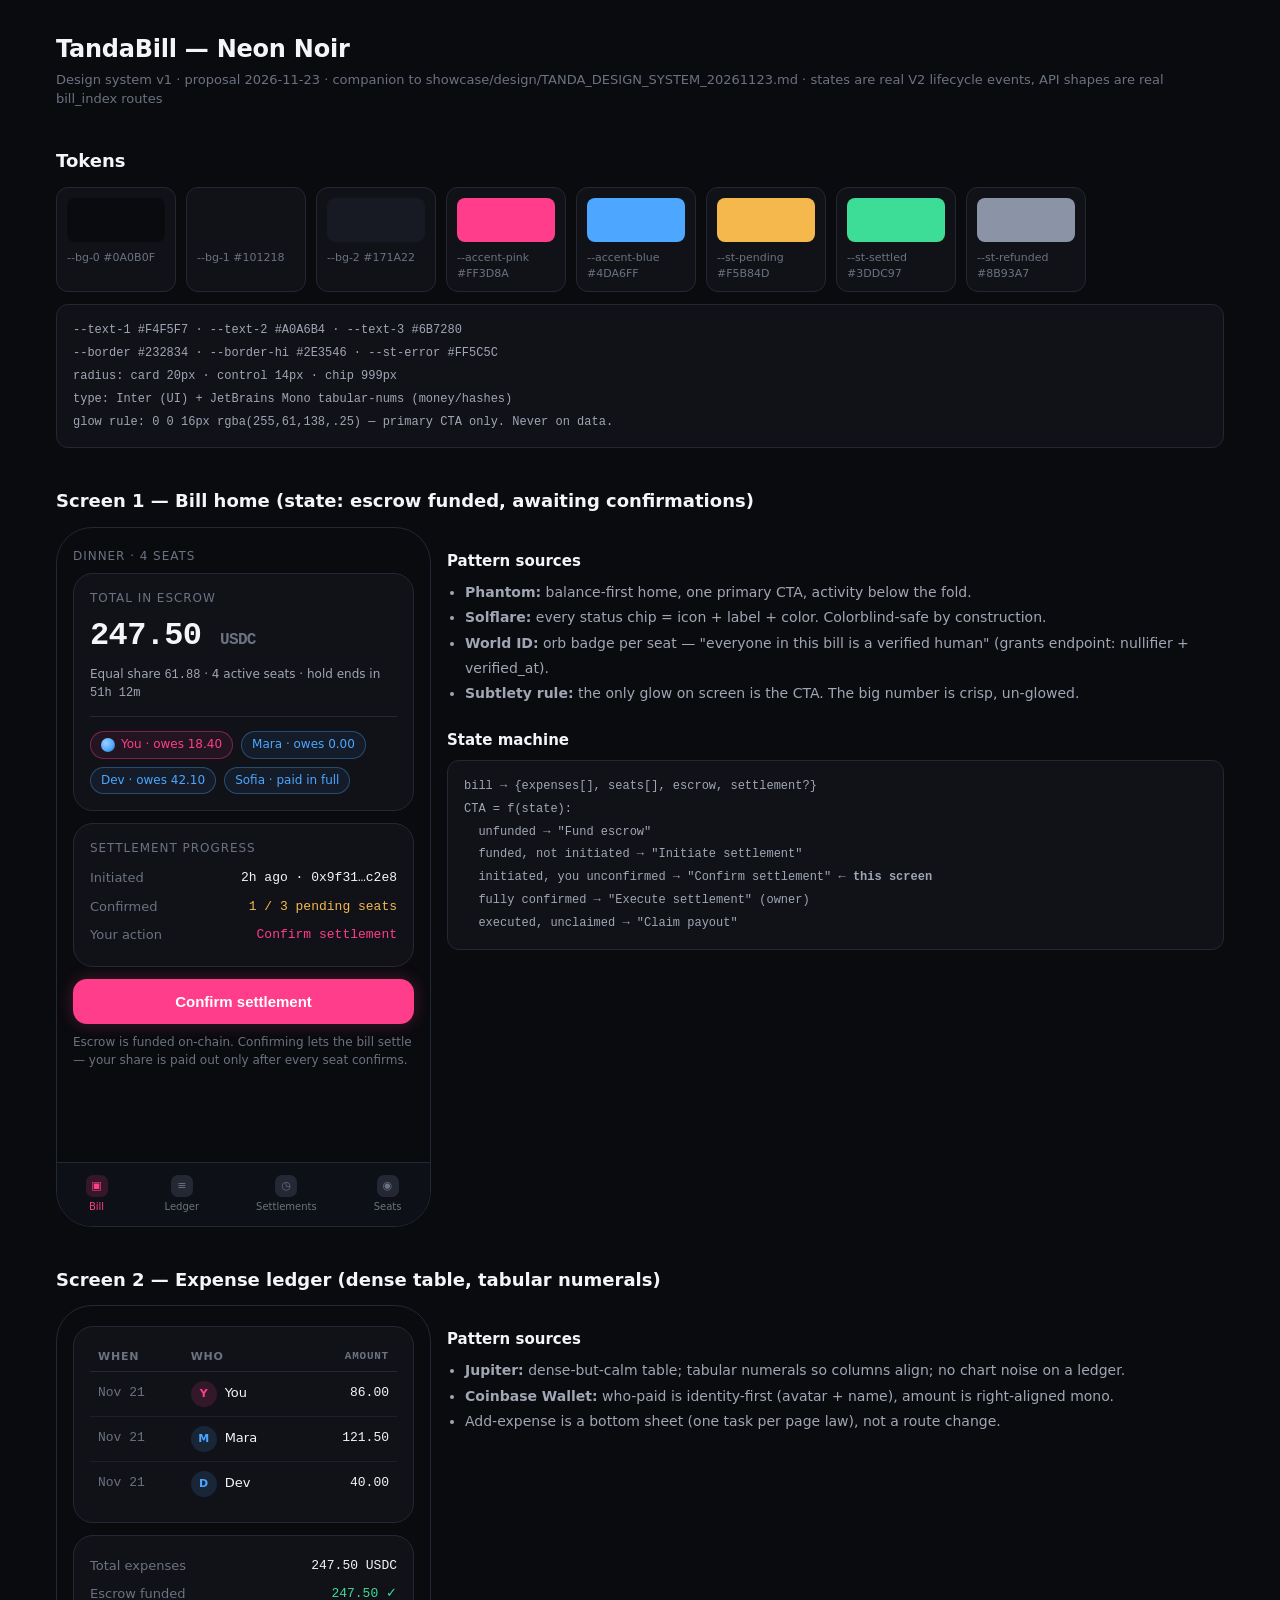
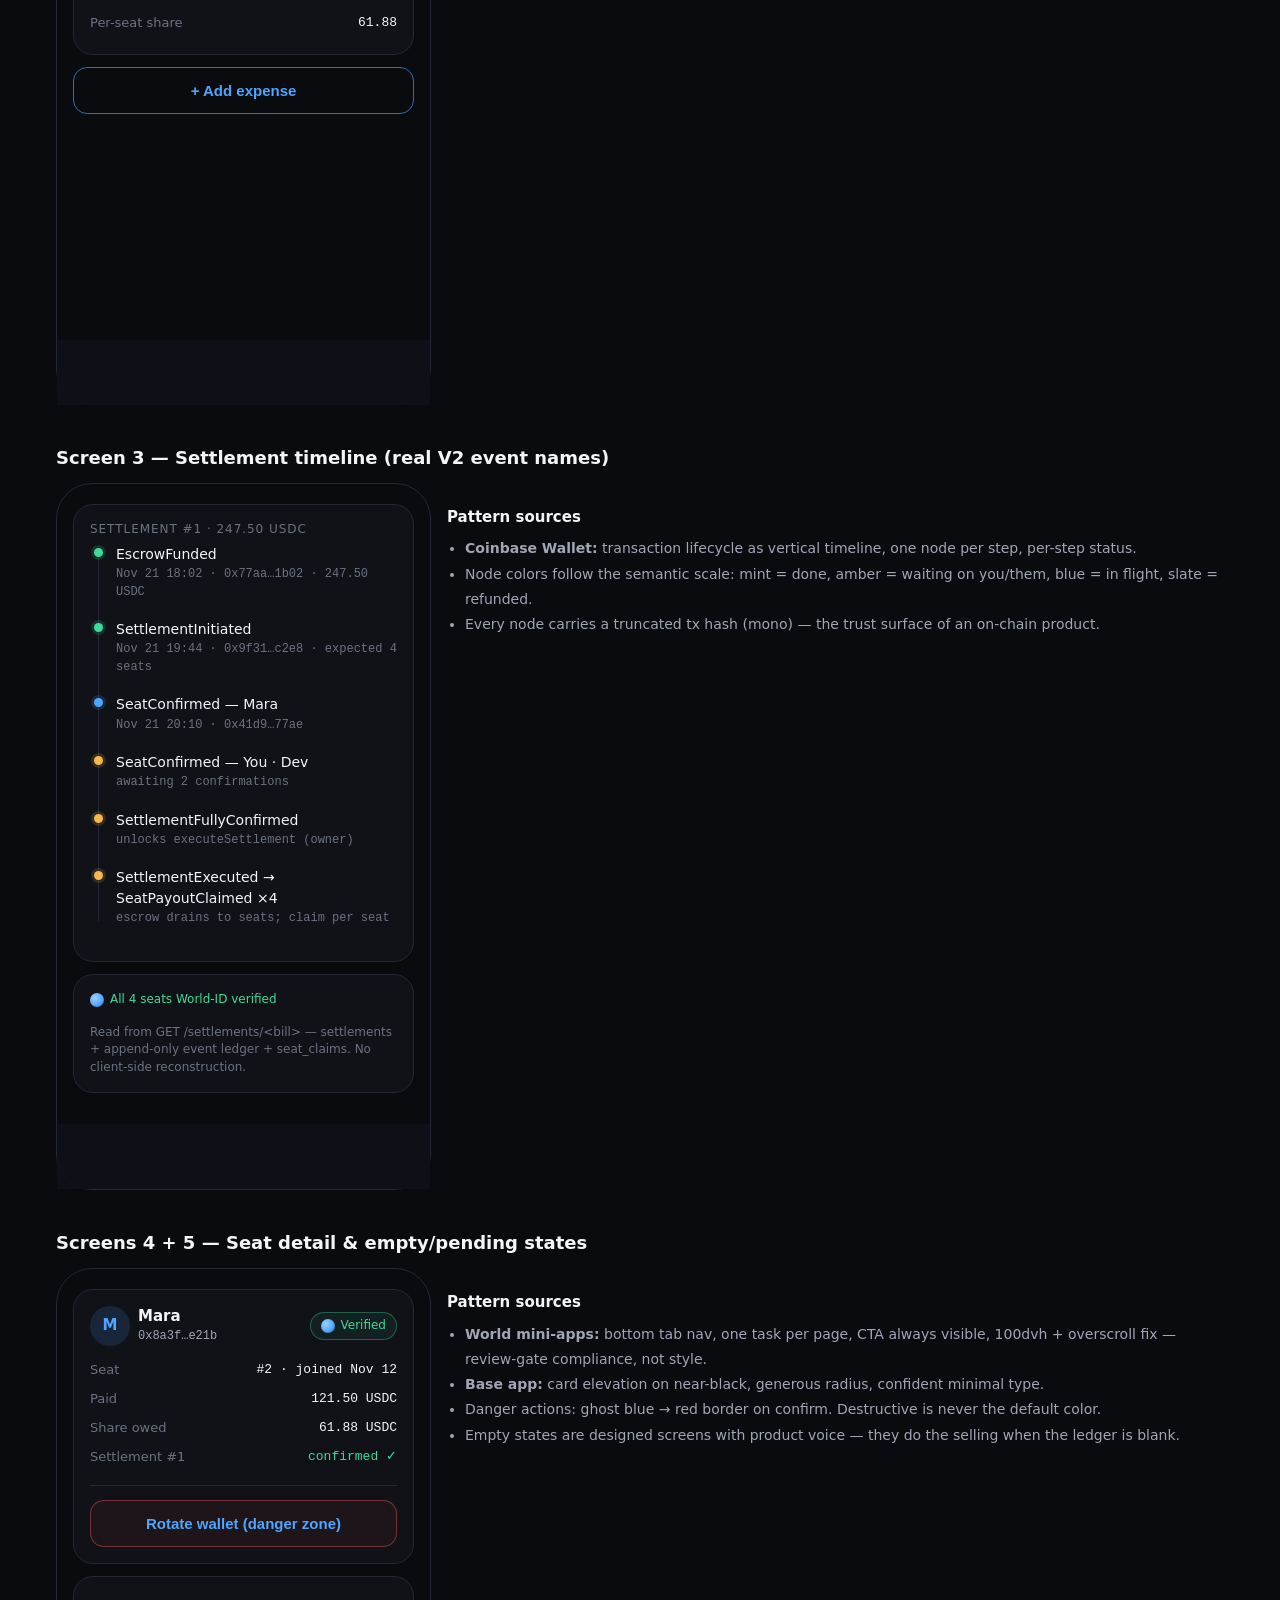
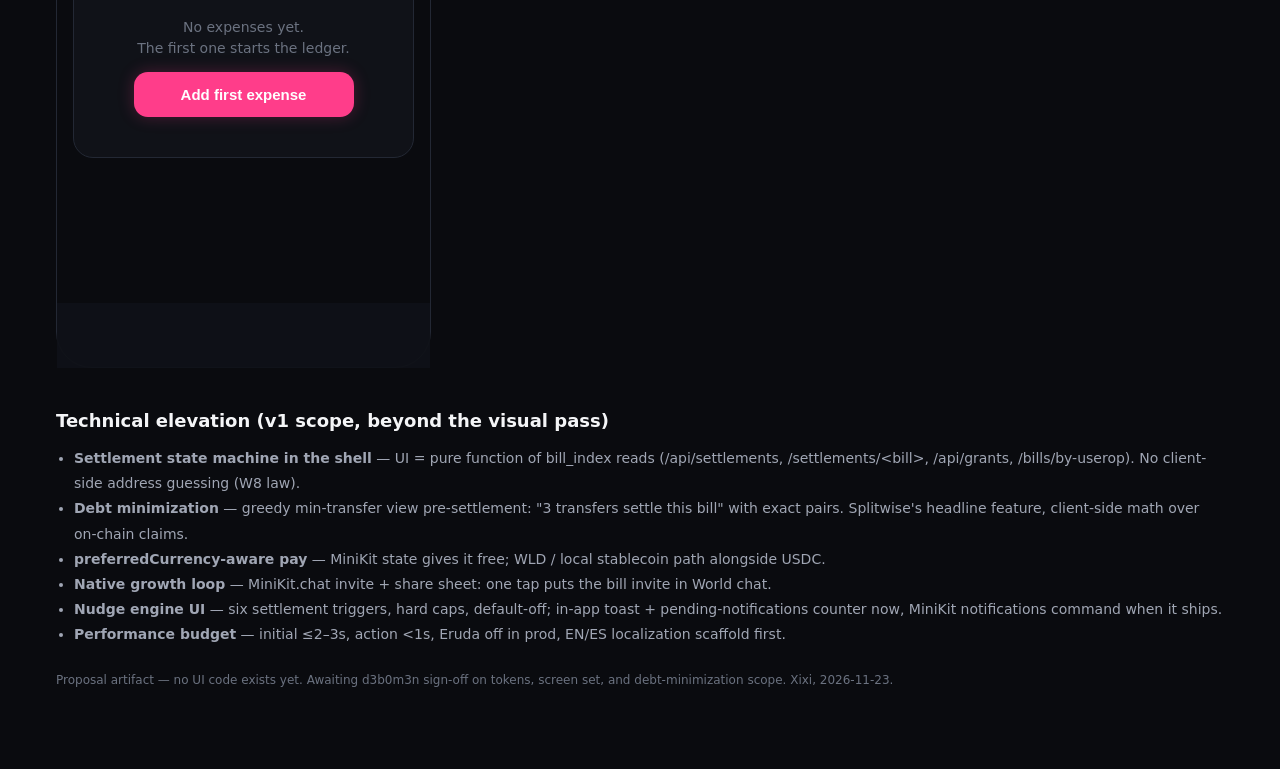
==== showcase/design/tandabill_showcase.html @ 872fea1b "docs(showcase-v1): design system spec + token-bound 5-screen mock (Xixi laptop lane) [t_9e75fed1 par" ====
<!doctype html>
<html lang="en">
<head>
<meta charset="utf-8">
<meta name="viewport" content="width=device-width, initial-scale=1, viewport-fit=cover">
<title>TandaBill — Neon Noir design system (proposal)</title>
<style>
/* ============ TOKENS — the whole system is this block ============ */
:root{
  --bg-0:#0A0B0F; --bg-1:#101218; --bg-2:#171A22;
  --border:#232834; --border-hi:#2E3546;
  --text-1:#F4F5F7; --text-2:#A0A6B4; --text-3:#6B7280;
  --pink:#FF3D8A; --pink-dim:#B32A61;
  --blue:#4DA6FF; --blue-dim:#2E6FB0;
  --st-pending:#F5B84D; --st-active:#4DA6FF; --st-settled:#3DDC97; --st-refunded:#8B93A7; --st-error:#FF5C5C;
  --r-card:20px; --r-ctl:14px;
  --mono:'JetBrains Mono',ui-monospace,SFMono-Regular,Menlo,monospace;
  --sans:'Inter',system-ui,-apple-system,'Segoe UI',sans-serif;
}
*{box-sizing:border-box;margin:0;padding:0}
html,body{background:var(--bg-0);color:var(--text-1);font-family:var(--sans);font-size:15px;line-height:1.45}
body{padding:32px 16px 80px;max-width:1200px;margin:0 auto}
h1{font-size:24px;font-weight:600;letter-spacing:-.01em}
h2{font-size:18px;font-weight:600;margin:40px 0 12px;color:var(--text-1)}
.sub{color:var(--text-3);font-size:13px;margin-top:4px}
.mono{font-family:var(--mono);font-variant-numeric:tabular-nums}
.row{display:flex;gap:16px;flex-wrap:wrap}
.phone{width:375px;min-height:700px;background:var(--bg-0);border:1px solid var(--border);border-radius:36px;padding:20px 16px 84px;position:relative;flex:0 0 auto}
.phone .tabbar{position:absolute;bottom:0;left:0;right:0;height:64px;background:rgba(16,18,24,.92);backdrop-filter:blur(8px);border-top:1px solid var(--border);display:flex;align-items:center;justify-content:space-around;border-radius:0 0 36px 36px}
.tab{display:flex;flex-direction:column;align-items:center;gap:3px;font-size:10px;color:var(--text-3)}
.tab.on{color:var(--pink)}
.tab .ic{width:22px;height:22px;border-radius:7px;background:var(--border);display:grid;place-items:center;font-size:11px}
.tab.on .ic{background:rgba(255,61,138,.16);color:var(--pink)}
.card{background:var(--bg-1);border:1px solid var(--border);border-radius:var(--r-card);padding:16px;margin-bottom:12px}
.chip{display:inline-flex;align-items:center;gap:6px;font-size:12px;padding:4px 10px;border-radius:999px;border:1px solid var(--border);color:var(--text-2);background:var(--bg-1)}
.chip .dot{width:7px;height:7px;border-radius:50%}
.chip.you{border-color:rgba(255,61,138,.4);color:var(--pink);background:rgba(255,61,138,.08)}
.chip.other{border-color:rgba(77,166,255,.35);color:var(--blue);background:rgba(77,166,255,.07)}
.chip.ok{border-color:rgba(61,220,151,.35);color:var(--st-settled);background:rgba(61,220,151,.07)}
.chip.wait{border-color:rgba(245,184,77,.35);color:var(--st-pending);background:rgba(245,184,77,.07)}
.cta{display:block;width:100%;text-align:center;background:var(--pink);color:#fff;font-weight:600;font-size:15px;padding:14px;border-radius:var(--r-ctl);border:none;box-shadow:0 0 16px rgba(255,61,138,.25);cursor:pointer}
.cta.ghost{background:transparent;color:var(--blue);border:1px solid var(--blue-dim);box-shadow:none}
.amt{font-family:var(--mono);font-variant-numeric:tabular-nums;font-weight:600}
.amt.big{font-size:32px;letter-spacing:-.02em}
.lbl{font-size:12px;color:var(--text-3);text-transform:uppercase;letter-spacing:.08em;margin-bottom:6px}
.grid2{display:grid;grid-template-columns:1fr 1fr;gap:12px}
.divider{height:1px;background:var(--border);margin:14px 0}
/* timeline */
.tl{position:relative;padding-left:26px}
.tl::before{content:'';position:absolute;left:8px;top:6px;bottom:6px;width:1px;background:var(--border)}
.tl .node{position:relative;margin-bottom:18px}
.tl .node::before{content:'';position:absolute;left:-22px;top:4px;width:9px;height:9px;border-radius:50%;background:var(--st-settled);box-shadow:0 0 0 3px rgba(61,220,151,.15)}
.tl .node.wait::before{background:var(--st-pending);box-shadow:0 0 0 3px rgba(245,184,77,.15)}
.tl .node.info::before{background:var(--st-active);box-shadow:0 0 0 3px rgba(77,166,255,.15)}
.tl .t{font-size:14px;font-weight:500}
.tl .m{font-size:12px;color:var(--text-3);font-family:var(--mono);margin-top:2px}
/* ledger table */
table{width:100%;border-collapse:collapse;font-size:13px}
th{font-size:11px;color:var(--text-3);text-transform:uppercase;letter-spacing:.07em;text-align:left;padding:6px 8px;border-bottom:1px solid var(--border)}
td{padding:9px 8px;border-bottom:1px solid rgba(35,40,52,.6)}
td.num,th.num{text-align:right;font-family:var(--mono);font-variant-numeric:tabular-nums}
tr:last-child td{border-bottom:none}
.who{display:flex;align-items:center;gap:8px}
.avatar{width:26px;height:26px;border-radius:50%;display:grid;place-items:center;font-size:11px;font-weight:600;flex:0 0 auto}
.avatar.you{background:rgba(255,61,138,.15);color:var(--pink)}
.avatar.other{background:rgba(77,166,255,.14);color:var(--blue)}
.orb{width:14px;height:14px;border-radius:50%;background:radial-gradient(circle at 35% 35%,#9fd0ff,#4DA6FF 60%,#1c4d80);display:inline-block;flex:0 0 auto}
.note{font-size:12px;color:var(--text-3);margin-top:10px}
.badge-verified{display:inline-flex;align-items:center;gap:6px;font-size:12px;color:var(--st-settled)}
.empty{padding:48px 16px;text-align:center;color:var(--text-3);font-size:14px}
.empty .cta{max-width:220px;margin:18px auto 0}
.seatstrip{display:flex;gap:8px;flex-wrap:wrap}
.mini{font-size:12px;color:var(--text-2)}
.kv{display:flex;justify-content:space-between;font-size:13px;padding:5px 0}
.kv .k{color:var(--text-3)}
.kv .v{font-family:var(--mono);font-variant-numeric:tabular-nums}
.danger{color:var(--st-error);border-color:rgba(255,92,92,.4)!important;background:rgba(255,92,92,.06)!important}
.swatchrow{display:flex;gap:10px;flex-wrap:wrap;margin-top:10px}
.sw{width:120px;background:var(--bg-1);border:1px solid var(--border);border-radius:12px;padding:10px;font-size:11px;color:var(--text-3)}
.sw .c{height:44px;border-radius:8px;margin-bottom:8px}
.tokenlist{font-family:var(--mono);font-size:12px;color:var(--text-2);line-height:1.9;background:var(--bg-1);border:1px solid var(--border);border-radius:12px;padding:14px 16px;overflow-x:auto}
h3{font-size:15px;font-weight:600;margin:24px 0 8px}
ul.dash{padding-left:18px;color:var(--text-2);font-size:14px;line-height:1.8}
</style>
</head>
<body>

<h1>TandaBill — Neon Noir</h1>
<div class="sub">Design system v1 · proposal 2026-11-23 · companion to showcase/design/TANDA_DESIGN_SYSTEM_20261123.md · states are real V2 lifecycle events, API shapes are real bill_index routes</div>

<h2>Tokens</h2>
<div class="swatchrow">
  <div class="sw"><div class="c" style="background:#0A0B0F"></div>--bg-0 #0A0B0F</div>
  <div class="sw"><div class="c" style="background:#101218"></div>--bg-1 #101218</div>
  <div class="sw"><div class="c" style="background:#171A22"></div>--bg-2 #171A22</div>
  <div class="sw"><div class="c" style="background:#FF3D8A"></div>--accent-pink #FF3D8A</div>
  <div class="sw"><div class="c" style="background:#4DA6FF"></div>--accent-blue #4DA6FF</div>
  <div class="sw"><div class="c" style="background:#F5B84D"></div>--st-pending #F5B84D</div>
  <div class="sw"><div class="c" style="background:#3DDC97"></div>--st-settled #3DDC97</div>
  <div class="sw"><div class="c" style="background:#8B93A7"></div>--st-refunded #8B93A7</div>
</div>
<div class="tokenlist" style="margin-top:12px">
--text-1 #F4F5F7 · --text-2 #A0A6B4 · --text-3 #6B7280<br>
--border #232834 · --border-hi #2E3546 · --st-error #FF5C5C<br>
radius: card 20px · control 14px · chip 999px<br>
type: Inter (UI) + JetBrains Mono tabular-nums (money/hashes)<br>
glow rule: 0 0 16px rgba(255,61,138,.25) — primary CTA only. Never on data.
</div>

<h2>Screen 1 — Bill home (state: escrow funded, awaiting confirmations)</h2>
<div class="row">
  <div class="phone">
    <div class="lbl">Dinner · 4 seats</div>
    <div class="card" style="margin-top:8px">
      <div class="lbl">Total in escrow</div>
      <div class="amt big">247.50 <span style="font-size:16px;color:var(--text-3)">USDC</span></div>
      <div class="mini" style="margin-top:6px">Equal share <span class="mono">61.88</span> · 4 active seats · hold ends in <span class="mono">51h 12m</span></div>
      <div class="divider"></div>
      <div class="seatstrip">
        <span class="chip you"><span class="orb"></span>You · owes 18.40</span>
        <span class="chip other">Mara · owes 0.00</span>
        <span class="chip other">Dev · owes 42.10</span>
        <span class="chip other">Sofia · paid in full</span>
      </div>
    </div>
    <div class="card">
      <div class="lbl">Settlement progress</div>
      <div class="kv"><span class="k">Initiated</span><span class="v mono">2h ago · 0x9f31…c2e8</span></div>
      <div class="kv"><span class="k">Confirmed</span><span class="v mono" style="color:var(--st-pending)">1 / 3 pending seats</span></div>
      <div class="kv"><span class="k">Your action</span><span class="v" style="color:var(--pink)">Confirm settlement</span></div>
    </div>
    <button class="cta">Confirm settlement</button>
    <div class="note">Escrow is funded on-chain. Confirming lets the bill settle — your share is paid out only after every seat confirms.</div>
    <div class="tabbar">
      <div class="tab on"><div class="ic">▣</div>Bill</div>
      <div class="tab"><div class="ic">≡</div>Ledger</div>
      <div class="tab"><div class="ic">◷</div>Settlements</div>
      <div class="tab"><div class="ic">◉</div>Seats</div>
    </div>
  </div>

  <div style="flex:1;min-width:280px">
    <h3>Pattern sources</h3>
    <ul class="dash">
      <li><b>Phantom:</b> balance-first home, one primary CTA, activity below the fold.</li>
      <li><b>Solflare:</b> every status chip = icon + label + color. Colorblind-safe by construction.</li>
      <li><b>World ID:</b> orb badge per seat — "everyone in this bill is a verified human" (grants endpoint: nullifier + verified_at).</li>
      <li><b>Subtlety rule:</b> the only glow on screen is the CTA. The big number is crisp, un-glowed.</li>
    </ul>
    <h3>State machine</h3>
    <div class="tokenlist">bill → {expenses[], seats[], escrow, settlement?}<br>CTA = f(state):<br>
&nbsp;&nbsp;unfunded → "Fund escrow"<br>
&nbsp;&nbsp;funded, not initiated → "Initiate settlement"<br>
&nbsp;&nbsp;initiated, you unconfirmed → "Confirm settlement" ← <b>this screen</b><br>
&nbsp;&nbsp;fully confirmed → "Execute settlement" (owner)<br>
&nbsp;&nbsp;executed, unclaimed → "Claim payout"</div>
  </div>
</div>

<h2>Screen 2 — Expense ledger (dense table, tabular numerals)</h2>
<div class="row">
  <div class="phone">
    <div class="card">
      <table>
        <tr><th>When</th><th>Who</th><th class="num">Amount</th></tr>
        <tr><td class="mono" style="color:var(--text-3)">Nov 21</td><td><div class="who"><div class="avatar you">Y</div>You</div></td><td class="num">86.00</td></tr>
        <tr><td class="mono" style="color:var(--text-3)">Nov 21</td><td><div class="who"><div class="avatar other">M</div>Mara</div></td><td class="num">121.50</td></tr>
        <tr><td class="mono" style="color:var(--text-3)">Nov 21</td><td><div class="who"><div class="avatar other">D</div>Dev</div></td><td class="num">40.00</td></tr>
      </table>
    </div>
    <div class="card">
      <div class="kv"><span class="k">Total expenses</span><span class="v">247.50 USDC</span></div>
      <div class="kv"><span class="k">Escrow funded</span><span class="v" style="color:var(--st-settled)">247.50 ✓</span></div>
      <div class="kv"><span class="k">Per-seat share</span><span class="v">61.88</span></div>
    </div>
    <button class="cta ghost">+ Add expense</button>
    <div class="tabbar">
      <div class="tab"><div class="ic">▣</div>Bill</div>
      <div class="tab on"><div class="ic">≡</div>Ledger</div>
      <div class="tab"><div class="ic">◷</div>Settlements</div>
      <div class="tab"><div class="ic">◉</div>Seats</div>
    </div>
  </div>
  <div style="flex:1;min-width:280px">
    <h3>Pattern sources</h3>
    <ul class="dash">
      <li><b>Jupiter:</b> dense-but-calm table; tabular numerals so columns align; no chart noise on a ledger.</li>
      <li><b>Coinbase Wallet:</b> who-paid is identity-first (avatar + name), amount is right-aligned mono.</li>
      <li>Add-expense is a bottom sheet (one task per page law), not a route change.</li>
    </ul>
  </div>
</div>

<h2>Screen 3 — Settlement timeline (real V2 event names)</h2>
<div class="row">
  <div class="phone">
    <div class="card">
      <div class="lbl">Settlement #1 · 247.50 USDC</div>
      <div class="tl">
        <div class="node"><div class="t">EscrowFunded</div><div class="m">Nov 21 18:02 · 0x77aa…1b02 · 247.50 USDC</div></div>
        <div class="node"><div class="t">SettlementInitiated</div><div class="m">Nov 21 19:44 · 0x9f31…c2e8 · expected 4 seats</div></div>
        <div class="node info"><div class="t">SeatConfirmed — Mara</div><div class="m">Nov 21 20:10 · 0x41d9…77ae</div></div>
        <div class="node wait"><div class="t">SeatConfirmed — You · Dev</div><div class="m">awaiting 2 confirmations</div></div>
        <div class="node wait"><div class="t">SettlementFullyConfirmed</div><div class="m">unlocks executeSettlement (owner)</div></div>
        <div class="node wait"><div class="t">SettlementExecuted → SeatPayoutClaimed ×4</div><div class="m">escrow drains to seats; claim per seat</div></div>
      </div>
    </div>
    <div class="card">
      <div class="badge-verified"><span class="orb"></span>All 4 seats World-ID verified</div>
      <div class="note">Read from GET /settlements/&lt;bill&gt; — settlements + append-only event ledger + seat_claims. No client-side reconstruction.</div>
    </div>
    <div class="tabbar">
      <div class="tab"><div class="ic">▣</div>Bill</div>
      <div class="tab"><div class="ic">≡</div>Ledger</div>
      <div class="tab on"><div class="ic">◷</div>Settlements</div>
      <div class="tab"><div class="ic">◉</div>Seats</div>
    </div>
  </div>
  <div style="flex:1;min-width:280px">
    <h3>Pattern sources</h3>
    <ul class="dash">
      <li><b>Coinbase Wallet:</b> transaction lifecycle as vertical timeline, one node per step, per-step status.</li>
      <li>Node colors follow the semantic scale: mint = done, amber = waiting on you/them, blue = in flight, slate = refunded.</li>
      <li>Every node carries a truncated tx hash (mono) — the trust surface of an on-chain product.</li>
    </ul>
  </div>
</div>

<h2>Screens 4 + 5 — Seat detail &amp; empty/pending states</h2>
<div class="row">
  <div class="phone">
    <div class="card">
      <div class="who" style="margin-bottom:10px"><div class="avatar other" style="width:40px;height:40px;font-size:15px">M</div>
        <div><div style="font-weight:600">Mara</div><div class="mini mono">0x8a3f…e21b</div></div>
        <span class="chip ok" style="margin-left:auto"><span class="orb"></span>Verified</span>
      </div>
      <div class="kv"><span class="k">Seat</span><span class="v">#2 · joined Nov 12</span></div>
      <div class="kv"><span class="k">Paid</span><span class="v">121.50 USDC</span></div>
      <div class="kv"><span class="k">Share owed</span><span class="v">61.88 USDC</span></div>
      <div class="kv"><span class="k">Settlement #1</span><span class="v" style="color:var(--st-settled)">confirmed ✓</span></div>
      <div class="divider"></div>
      <button class="cta ghost danger" style="box-shadow:none">Rotate wallet (danger zone)</button>
    </div>
    <div class="card">
      <div class="empty" style="padding:24px 8px">
        No expenses yet.<br>The first one starts the ledger.
        <button class="cta" style="margin-top:14px">Add first expense</button>
      </div>
    </div>
    <div class="tabbar">
      <div class="tab"><div class="ic">▣</div>Bill</div>
      <div class="tab"><div class="ic">≡</div>Ledger</div>
      <div class="tab"><div class="ic">◷</div>Settlements</div>
      <div class="tab on"><div class="ic">◉</div>Seats</div>
    </div>
  </div>
  <div style="flex:1;min-width:280px">
    <h3>Pattern sources</h3>
    <ul class="dash">
      <li><b>World mini-apps:</b> bottom tab nav, one task per page, CTA always visible, 100dvh + overscroll fix — review-gate compliance, not style.</li>
      <li><b>Base app:</b> card elevation on near-black, generous radius, confident minimal type.</li>
      <li>Danger actions: ghost blue → red border on confirm. Destructive is never the default color.</li>
      <li>Empty states are designed screens with product voice — they do the selling when the ledger is blank.</li>
    </ul>
  </div>
</div>

<h2>Technical elevation (v1 scope, beyond the visual pass)</h2>
<ul class="dash">
  <li><b>Settlement state machine in the shell</b> — UI = pure function of bill_index reads (/api/settlements, /settlements/&lt;bill&gt;, /api/grants, /bills/by-userop). No client-side address guessing (W8 law).</li>
  <li><b>Debt minimization</b> — greedy min-transfer view pre-settlement: "3 transfers settle this bill" with exact pairs. Splitwise's headline feature, client-side math over on-chain claims.</li>
  <li><b>preferredCurrency-aware pay</b> — MiniKit state gives it free; WLD / local stablecoin path alongside USDC.</li>
  <li><b>Native growth loop</b> — MiniKit.chat invite + share sheet: one tap puts the bill invite in World chat.</li>
  <li><b>Nudge engine UI</b> — six settlement triggers, hard caps, default-off; in-app toast + pending-notifications counter now, MiniKit notifications command when it ships.</li>
  <li><b>Performance budget</b> — initial ≤2–3s, action &lt;1s, Eruda off in prod, EN/ES localization scaffold first.</li>
</ul>

<div class="note" style="margin-top:24px">Proposal artifact — no UI code exists yet. Awaiting d3b0m3n sign-off on tokens, screen set, and debt-minimization scope. Xixi, 2026-11-23.</div>

</body>
</html>
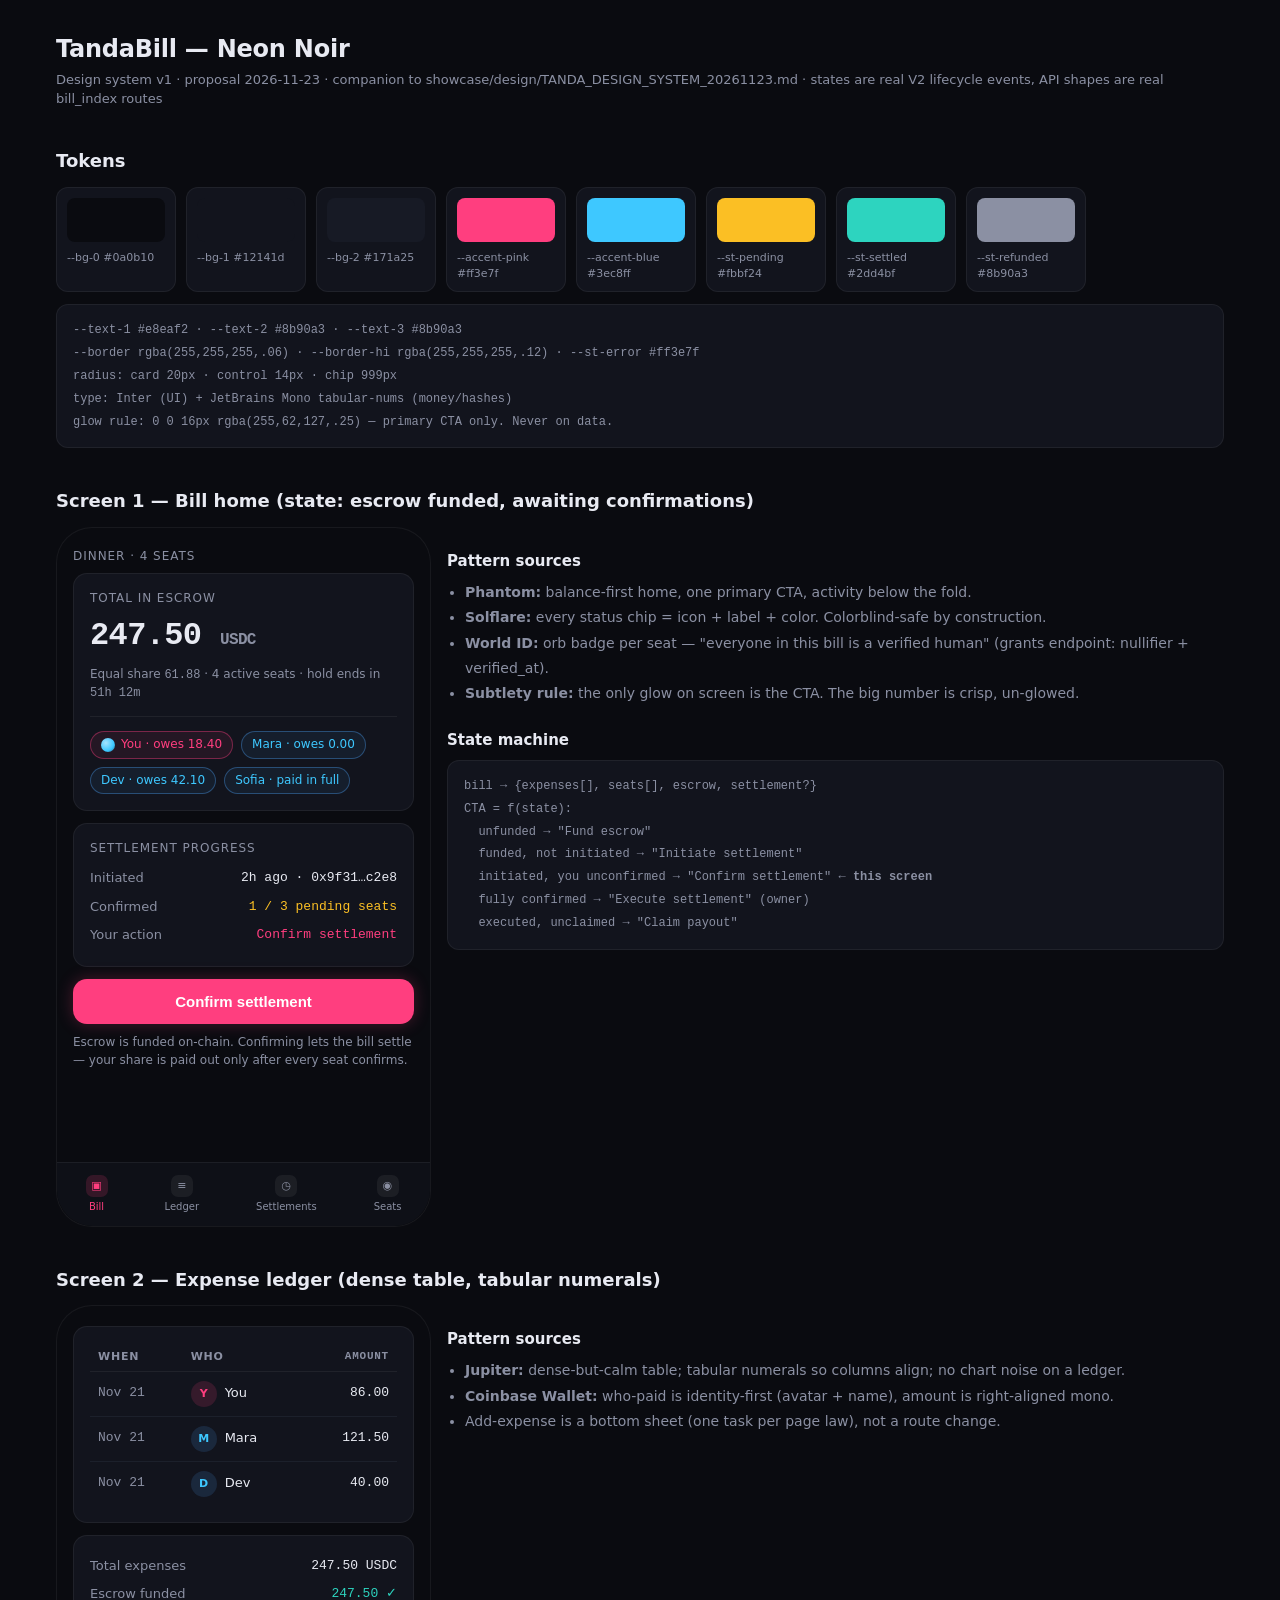
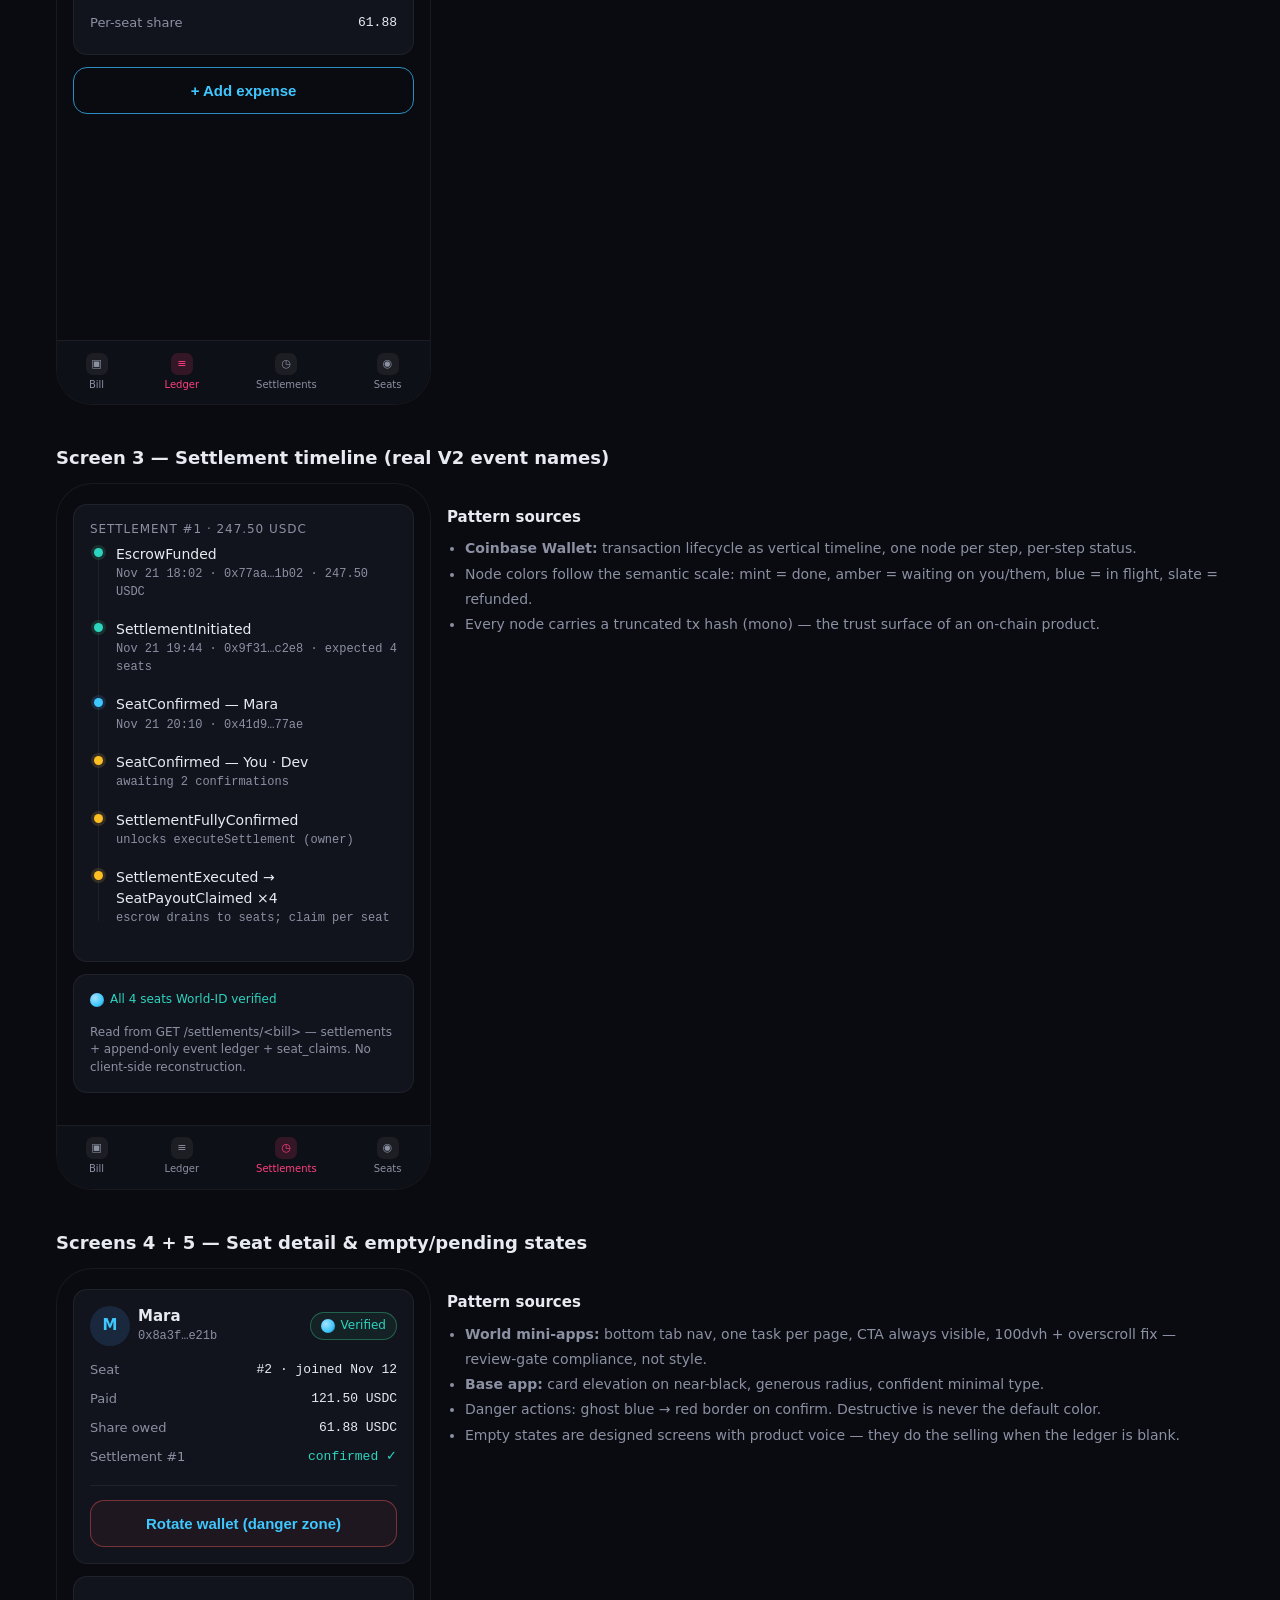
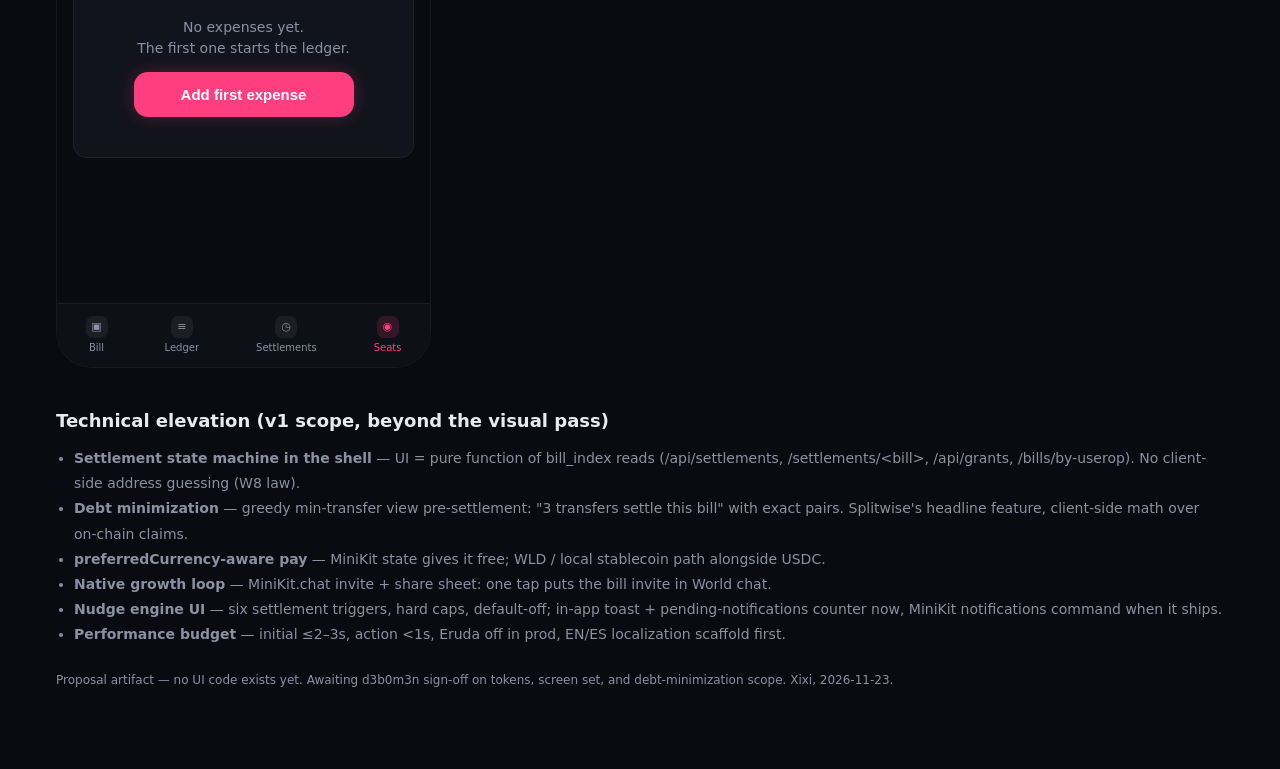
==== commit 404283d2: "design(showcase-v2): palette-law compliance - mock re-inked to design.css single source Xixi laptop " ====
--- a/showcase/design/tandabill_showcase.html
+++ b/showcase/design/tandabill_showcase.html
@@ -7,13 +7,13 @@
 <style>
 /* ============ TOKENS — the whole system is this block ============ */
 :root{
-  --bg-0:#0A0B0F; --bg-1:#101218; --bg-2:#171A22;
-  --border:#232834; --border-hi:#2E3546;
-  --text-1:#F4F5F7; --text-2:#A0A6B4; --text-3:#6B7280;
-  --pink:#FF3D8A; --pink-dim:#B32A61;
-  --blue:#4DA6FF; --blue-dim:#2E6FB0;
-  --st-pending:#F5B84D; --st-active:#4DA6FF; --st-settled:#3DDC97; --st-refunded:#8B93A7; --st-error:#FF5C5C;
-  --r-card:20px; --r-ctl:14px;
+  --bg-0:#0a0b10; --bg-1:#12141d; --bg-2:#171a25;
+  --border:rgba(255,255,255,.06); --border-hi:rgba(255,255,255,.12);
+  --text-1:#e8eaf2; --text-2:#8b90a3; --text-3:#8b90a3;
+  --pink:#ff3e7f; --pink-dim:#b82e5f;
+  --blue:#3ec8ff; --blue-dim:#2a8fc0;
+  --st-pending:#fbbf24; --st-active:#3ec8ff; --st-settled:#2dd4bf; --st-refunded:#8b90a3; --st-error:#ff3e7f;
+  --r-card:14px; --r-ctl:14px;
   --mono:'JetBrains Mono',ui-monospace,SFMono-Regular,Menlo,monospace;
   --sans:'Inter',system-ui,-apple-system,'Segoe UI',sans-serif;
 }
@@ -30,15 +30,15 @@
 .tab{display:flex;flex-direction:column;align-items:center;gap:3px;font-size:10px;color:var(--text-3)}
 .tab.on{color:var(--pink)}
 .tab .ic{width:22px;height:22px;border-radius:7px;background:var(--border);display:grid;place-items:center;font-size:11px}
-.tab.on .ic{background:rgba(255,61,138,.16);color:var(--pink)}
+.tab.on .ic{background:rgba(255,62,127,.16);color:var(--pink)}
 .card{background:var(--bg-1);border:1px solid var(--border);border-radius:var(--r-card);padding:16px;margin-bottom:12px}
 .chip{display:inline-flex;align-items:center;gap:6px;font-size:12px;padding:4px 10px;border-radius:999px;border:1px solid var(--border);color:var(--text-2);background:var(--bg-1)}
 .chip .dot{width:7px;height:7px;border-radius:50%}
-.chip.you{border-color:rgba(255,61,138,.4);color:var(--pink);background:rgba(255,61,138,.08)}
+.chip.you{border-color:rgba(255,62,127,.4);color:var(--pink);background:rgba(255,62,127,.08)}
 .chip.other{border-color:rgba(77,166,255,.35);color:var(--blue);background:rgba(77,166,255,.07)}
 .chip.ok{border-color:rgba(61,220,151,.35);color:var(--st-settled);background:rgba(61,220,151,.07)}
 .chip.wait{border-color:rgba(245,184,77,.35);color:var(--st-pending);background:rgba(245,184,77,.07)}
-.cta{display:block;width:100%;text-align:center;background:var(--pink);color:#fff;font-weight:600;font-size:15px;padding:14px;border-radius:var(--r-ctl);border:none;box-shadow:0 0 16px rgba(255,61,138,.25);cursor:pointer}
+.cta{display:block;width:100%;text-align:center;background:var(--pink);color:#fff;font-weight:600;font-size:15px;padding:14px;border-radius:var(--r-ctl);border:none;box-shadow:0 0 16px rgba(255,62,127,.25);cursor:pointer}
 .cta.ghost{background:transparent;color:var(--blue);border:1px solid var(--blue-dim);box-shadow:none}
 .amt{font-family:var(--mono);font-variant-numeric:tabular-nums;font-weight:600}
 .amt.big{font-size:32px;letter-spacing:-.02em}
@@ -62,9 +62,9 @@
 tr:last-child td{border-bottom:none}
 .who{display:flex;align-items:center;gap:8px}
 .avatar{width:26px;height:26px;border-radius:50%;display:grid;place-items:center;font-size:11px;font-weight:600;flex:0 0 auto}
-.avatar.you{background:rgba(255,61,138,.15);color:var(--pink)}
+.avatar.you{background:rgba(255,62,127,.15);color:var(--pink)}
 .avatar.other{background:rgba(77,166,255,.14);color:var(--blue)}
-.orb{width:14px;height:14px;border-radius:50%;background:radial-gradient(circle at 35% 35%,#9fd0ff,#4DA6FF 60%,#1c4d80);display:inline-block;flex:0 0 auto}
+.orb{width:14px;height:14px;border-radius:50%;background:radial-gradient(circle at 35% 35%,#a5e3ff,#3ec8ff 60%,#1a6a94);display:inline-block;flex:0 0 auto}
 .note{font-size:12px;color:var(--text-3);margin-top:10px}
 .badge-verified{display:inline-flex;align-items:center;gap:6px;font-size:12px;color:var(--st-settled)}
 .empty{padding:48px 16px;text-align:center;color:var(--text-3);font-size:14px}
@@ -90,21 +90,21 @@
 
 <h2>Tokens</h2>
 <div class="swatchrow">
-  <div class="sw"><div class="c" style="background:#0A0B0F"></div>--bg-0 #0A0B0F</div>
-  <div class="sw"><div class="c" style="background:#101218"></div>--bg-1 #101218</div>
-  <div class="sw"><div class="c" style="background:#171A22"></div>--bg-2 #171A22</div>
-  <div class="sw"><div class="c" style="background:#FF3D8A"></div>--accent-pink #FF3D8A</div>
-  <div class="sw"><div class="c" style="background:#4DA6FF"></div>--accent-blue #4DA6FF</div>
-  <div class="sw"><div class="c" style="background:#F5B84D"></div>--st-pending #F5B84D</div>
-  <div class="sw"><div class="c" style="background:#3DDC97"></div>--st-settled #3DDC97</div>
-  <div class="sw"><div class="c" style="background:#8B93A7"></div>--st-refunded #8B93A7</div>
+  <div class="sw"><div class="c" style="background:#0a0b10"></div>--bg-0 #0a0b10</div>
+  <div class="sw"><div class="c" style="background:#12141d"></div>--bg-1 #12141d</div>
+  <div class="sw"><div class="c" style="background:#171a25"></div>--bg-2 #171a25</div>
+  <div class="sw"><div class="c" style="background:#ff3e7f"></div>--accent-pink #ff3e7f</div>
+  <div class="sw"><div class="c" style="background:#3ec8ff"></div>--accent-blue #3ec8ff</div>
+  <div class="sw"><div class="c" style="background:#fbbf24"></div>--st-pending #fbbf24</div>
+  <div class="sw"><div class="c" style="background:#2dd4bf"></div>--st-settled #2dd4bf</div>
+  <div class="sw"><div class="c" style="background:#8b90a3"></div>--st-refunded #8b90a3</div>
 </div>
 <div class="tokenlist" style="margin-top:12px">
---text-1 #F4F5F7 · --text-2 #A0A6B4 · --text-3 #6B7280<br>
---border #232834 · --border-hi #2E3546 · --st-error #FF5C5C<br>
+--text-1 #e8eaf2 · --text-2 #8b90a3 · --text-3 #8b90a3<br>
+--border rgba(255,255,255,.06) · --border-hi rgba(255,255,255,.12) · --st-error #ff3e7f<br>
 radius: card 20px · control 14px · chip 999px<br>
 type: Inter (UI) + JetBrains Mono tabular-nums (money/hashes)<br>
-glow rule: 0 0 16px rgba(255,61,138,.25) — primary CTA only. Never on data.
+glow rule: 0 0 16px rgba(255,62,127,.25) — primary CTA only. Never on data.
 </div>
 
 <h2>Screen 1 — Bill home (state: escrow funded, awaiting confirmations)</h2>
